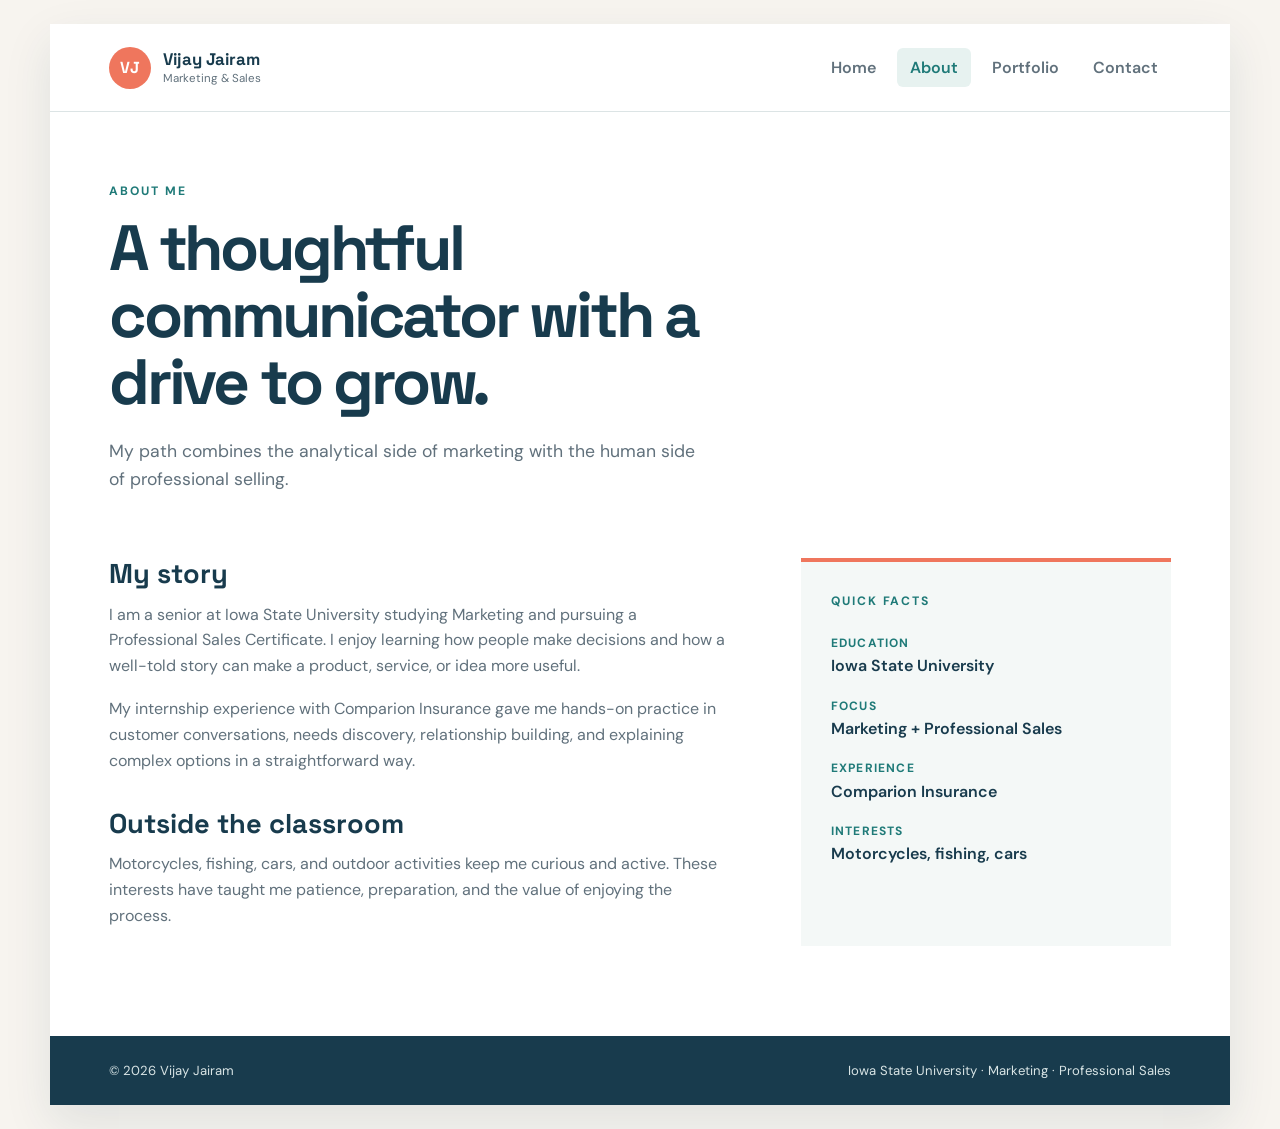
==== about.html @ 22d05d8a "Implement four-page responsive portfolio and embed the supplied Google Form." ====
<!doctype html>
<html lang="en"><head><meta charset="UTF-8"><meta name="viewport" content="width=device-width, initial-scale=1.0"><meta name="description" content="Learn more about Vijay Jairam."><title>About | Vijay Jairam</title><link rel="stylesheet" href="style.css"><script src="nav.js" defer></script></head>
<body><div class="site-shell"><div id="site-header"></div><main class="page-main"><section class="page-intro"><p class="eyebrow">About me</p><h1>A thoughtful communicator with a drive to grow.</h1><p>My path combines the analytical side of marketing with the human side of professional selling.</p></section><section class="content-grid"><div class="prose"><h2>My story</h2><p>I am a senior at Iowa State University studying Marketing and pursuing a Professional Sales Certificate. I enjoy learning how people make decisions and how a well-told story can make a product, service, or idea more useful.</p><p>My internship experience with Comparion Insurance gave me hands-on practice in customer conversations, needs discovery, relationship building, and explaining complex options in a straightforward way.</p><h2>Outside the classroom</h2><p>Motorcycles, fishing, cars, and outdoor activities keep me curious and active. These interests have taught me patience, preparation, and the value of enjoying the process.</p></div><aside class="detail-panel"><p class="eyebrow">Quick facts</p><dl><dt>Education</dt><dd>Iowa State University</dd><dt>Focus</dt><dd>Marketing + Professional Sales</dd><dt>Experience</dt><dd>Comparion Insurance</dd><dt>Interests</dt><dd>Motorcycles, fishing, cars</dd></dl></aside></section></main><div id="site-footer"></div></div></body></html>
---- style.css ----
@import url('https://fonts.googleapis.com/css2?family=DM+Sans:wght@400;500;600;700&family=Space+Grotesk:wght@500;600;700&display=swap');
:root{--ink:#17232d;--muted:#61717c;--navy:#183b4d;--teal:#1f7a78;--coral:#ef765d;--cream:#f7f4ef;--white:#fff;--line:#dce4e5;--shadow:0 18px 45px rgba(24,59,77,.1)}*{box-sizing:border-box;margin:0;padding:0}html{scroll-behavior:smooth}body{background:var(--cream);color:var(--ink);font-family:'DM Sans',sans-serif;line-height:1.6}a{color:inherit}.site-shell{width:min(1180px,calc(100% - 40px));margin:24px auto;background:var(--white);box-shadow:var(--shadow);overflow:hidden}.site-header{min-height:88px;padding:20px 5%;display:flex;align-items:center;justify-content:space-between;gap:24px;border-bottom:1px solid var(--line)}.brand{display:flex;align-items:center;gap:12px;text-decoration:none;color:var(--navy)}.brand-mark{display:grid;place-items:center;width:42px;height:42px;border-radius:50%;background:var(--coral);color:#fff;font-family:'Space Grotesk';font-weight:700}.brand strong,.brand small{display:block;line-height:1.2}.brand strong{font-family:'Space Grotesk';font-size:1.05rem}.brand small{color:var(--muted);font-size:.72rem;margin-top:3px}.main-nav ul{display:flex;gap:8px;list-style:none}.main-nav a{color:var(--muted);text-decoration:none;padding:9px 13px;border-radius:6px;font-weight:600;transition:.2s ease}.main-nav a:hover,.main-nav a:focus-visible,.main-nav a[aria-current=page]{background:#e7f2f0;color:var(--teal)}main{padding:0 5%}.hero{min-height:500px;padding:85px 0;display:grid;grid-template-columns:1.3fr .7fr;gap:60px;align-items:center;background:linear-gradient(120deg,#fff 60%,#eaf4f2 60%)}.eyebrow{color:var(--teal);font-size:.76rem;font-weight:700;letter-spacing:.16em;text-transform:uppercase;margin-bottom:14px}.hero h1,.page-intro h1{max-width:720px;color:var(--navy);font-family:'Space Grotesk';font-size:clamp(2.5rem,6vw,5rem);line-height:1.04;letter-spacing:-.05em}.hero-intro{max-width:570px;margin:24px 0 30px;color:var(--muted);font-size:1.12rem}.button-row{display:flex;flex-wrap:wrap;gap:12px}.button{display:inline-block;padding:13px 19px;border:2px solid transparent;border-radius:5px;font-weight:700;text-decoration:none;transition:.2s ease}.button-primary{background:var(--coral);color:#fff}.button-primary:hover,.button-primary:focus-visible{background:#d95e49;transform:translateY(-2px)}.button-secondary{border-color:var(--navy);color:var(--navy)}.button-secondary:hover,.button-secondary:focus-visible{background:var(--navy);color:#fff}.hero-card{justify-self:end;width:min(290px,100%);min-height:315px;padding:34px;display:flex;flex-direction:column;justify-content:flex-end;background:var(--navy);color:#fff;transform:rotate(3deg);box-shadow:15px 15px 0 var(--coral)}.hero-card-mark{align-self:flex-start;margin-bottom:auto;color:#9bd2ca;font-family:'Space Grotesk';font-size:4rem;font-weight:700}.hero-card p{font-family:'Space Grotesk';font-size:1.4rem;line-height:1.25}.hero-card-line{width:45px;height:3px;margin:25px 0 10px;background:var(--coral)}.hero-card small{color:#c5d2d5}.section{padding:85px 0}.section-heading{max-width:650px;margin-bottom:32px}.section h2,.split-section h2,.callout h2,.content-grid h2,.contact-layout h2{color:var(--navy);font-family:'Space Grotesk';font-size:clamp(1.8rem,3vw,2.7rem);line-height:1.15}.card-grid{display:grid;gap:18px}.three-up{grid-template-columns:repeat(3,1fr)}.info-card{padding:28px;border:1px solid var(--line);border-radius:8px}.info-card:hover{border-color:var(--teal);box-shadow:var(--shadow)}.card-number,.project-tag{color:var(--coral);font-weight:700;font-size:.8rem;letter-spacing:.12em}.info-card h3{margin:25px 0 8px;font-family:'Space Grotesk';color:var(--navy)}.info-card p,.prose p,.project-card p,.contact-copy p{color:var(--muted)}.split-section{display:grid;grid-template-columns:1fr 1fr;gap:70px;padding:70px 0;border-top:1px solid var(--line)}.split-section p:not(.eyebrow){color:var(--muted);margin-bottom:20px}.text-link{color:var(--teal);font-weight:700;text-decoration:none}.text-link:hover{color:var(--coral)}.page-main{padding-top:70px;padding-bottom:90px}.page-intro{max-width:760px;padding-bottom:65px}.page-intro h1{font-size:clamp(2.4rem,5vw,4.4rem)}.page-intro>p:last-child{max-width:600px;margin-top:22px;color:var(--muted);font-size:1.1rem}.content-grid,.contact-layout{display:grid;grid-template-columns:1.25fr .75fr;gap:75px}.prose h2{margin:35px 0 12px;font-size:1.7rem}.prose h2:first-child{margin-top:0}.prose p{max-width:650px;margin-bottom:18px}.detail-panel,.form-card{padding:30px;border-top:4px solid var(--coral);background:#f4f8f7}.detail-panel dl{margin-top:22px}.detail-panel dt{margin-top:18px;color:var(--teal);font-size:.75rem;font-weight:700;letter-spacing:.1em;text-transform:uppercase}.detail-panel dd{color:var(--navy);font-weight:600}.portfolio-grid{display:grid;grid-template-columns:repeat(2,1fr);gap:20px}.project-card{padding:31px;min-height:285px;border:1px solid var(--line);border-radius:8px}.project-card h2{margin:22px 0 12px;font-size:1.65rem}.project-card p{margin-bottom:22px}.project-featured{background:var(--navy);color:#fff;grid-row:span 2}.project-featured h2{color:#fff;font-size:2.3rem}.project-featured p{color:#d9e5e5}.tag-list{display:flex;flex-wrap:wrap;gap:7px;list-style:none}.tag-list li{padding:5px 9px;border:1px solid #a9c7c5;border-radius:30px;color:var(--teal);font-size:.78rem}.project-featured .tag-list li{color:#d5efea;border-color:#4d8583}.callout{display:flex;justify-content:space-between;align-items:center;gap:25px;margin-top:75px;padding:35px;background:#e7f2f0}.callout h2{font-size:1.8rem}.contact-copy>p{margin:18px 0 30px}.contact-detail{padding:16px 0;border-top:1px solid var(--line)}.contact-detail span{display:block;color:var(--teal);font-size:.75rem;font-weight:700;letter-spacing:.1em;text-transform:uppercase}.contact-detail a{color:var(--navy);font-weight:600}.form-card h2{font-size:1.8rem}.form-note{color:var(--muted);font-size:.9rem;margin:6px 0 16px}.form-card iframe{display:block;width:100%;min-height:560px;border:1px solid var(--line);background:#fff}.form-fallback{margin-top:10px;color:var(--muted);font-size:.8rem}.form-fallback a{color:var(--teal)}.site-footer{display:flex;justify-content:space-between;gap:20px;padding:24px 5%;background:var(--navy);color:#d8e4e5;font-size:.82rem}@media(max-width:760px){.site-shell{width:100%;margin:0}.site-header{align-items:flex-start;flex-direction:column}.main-nav,.main-nav ul{width:100%}.main-nav ul{flex-wrap:wrap;gap:4px}.main-nav a{display:block;padding:7px 9px}.hero{grid-template-columns:1fr;padding:60px 0;background:linear-gradient(150deg,#fff 70%,#eaf4f2 70%)}.hero-card{justify-self:start;min-height:250px}.three-up,.split-section,.content-grid,.contact-layout,.portfolio-grid{grid-template-columns:1fr}.project-featured{grid-row:auto}.callout,.site-footer{align-items:flex-start;flex-direction:column}.page-main{padding-top:50px;padding-bottom:60px}}
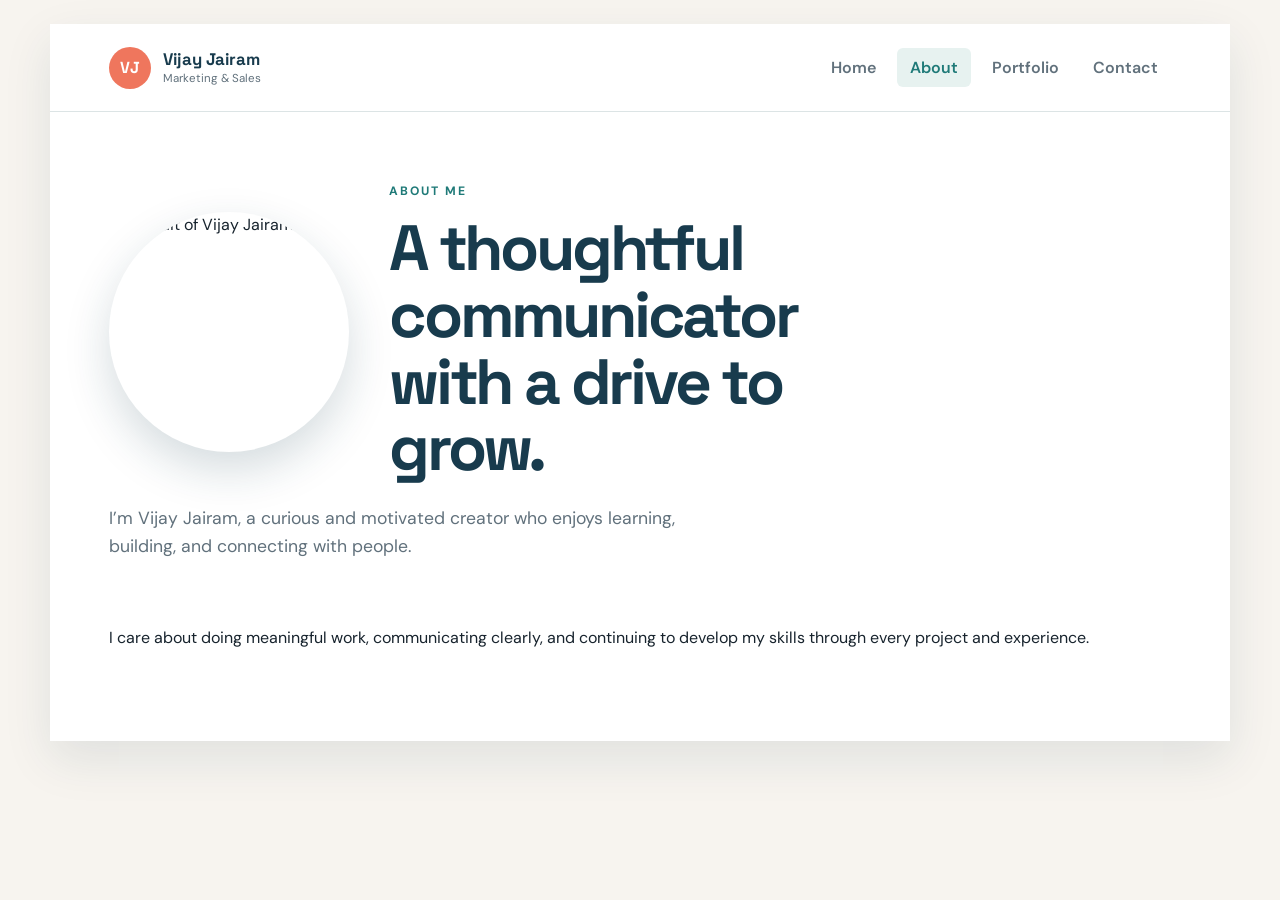
==== commit 4adad71e: "Add profile photo to About Me section" ====
--- a/about.html
+++ b/about.html
@@ -1,3 +1,38 @@
 <!doctype html>
-<html lang="en"><head><meta charset="UTF-8"><meta name="viewport" content="width=device-width, initial-scale=1.0"><meta name="description" content="Learn more about Vijay Jairam."><title>About | Vijay Jairam</title><link rel="stylesheet" href="style.css"><script src="nav.js" defer></script></head>
-<body><div class="site-shell"><div id="site-header"></div><main class="page-main"><section class="page-intro"><p class="eyebrow">About me</p><h1>A thoughtful communicator with a drive to grow.</h1><p>My path combines the analytical side of marketing with the human side of professional selling.</p></section><section class="content-grid"><div class="prose"><h2>My story</h2><p>I am a senior at Iowa State University studying Marketing and pursuing a Professional Sales Certificate. I enjoy learning how people make decisions and how a well-told story can make a product, service, or idea more useful.</p><p>My internship experience with Comparion Insurance gave me hands-on practice in customer conversations, needs discovery, relationship building, and explaining complex options in a straightforward way.</p><h2>Outside the classroom</h2><p>Motorcycles, fishing, cars, and outdoor activities keep me curious and active. These interests have taught me patience, preparation, and the value of enjoying the process.</p></div><aside class="detail-panel"><p class="eyebrow">Quick facts</p><dl><dt>Education</dt><dd>Iowa State University</dd><dt>Focus</dt><dd>Marketing + Professional Sales</dd><dt>Experience</dt><dd>Comparion Insurance</dd><dt>Interests</dt><dd>Motorcycles, fishing, cars</dd></dl></aside></section></main><div id="site-footer"></div></div></body></html>
+<html lang="en">
+<head>
+  <meta charset="UTF-8">
+  <meta name="viewport" content="width=device-width, initial-scale=1.0">
+  <meta name="description" content="Learn more about Vijay Jairam.">
+  <title>About | Vijay Jairam</title>
+  <link rel="stylesheet" href="style.css">
+</head>
+<body>
+  <div class="site-shell">
+    <div id="site-header"></div>
+    <main class="page-main">
+      <section class="page-intro">
+        <div class="about-me-layout" style="display:flex;align-items:center;gap:2.5rem;flex-wrap:wrap;">
+          <img
+            src="https://github.com/vijayjai-design.png?size=640"
+            alt="Portrait of Vijay Jairam"
+            width="240"
+            height="240"
+            style="width:240px;height:240px;object-fit:cover;border-radius:50%;box-shadow:0 18px 45px rgba(24,59,77,.18);"
+          >
+          <div style="flex:1;min-width:260px;">
+            <p class="eyebrow">About me</p>
+            <h1>A thoughtful communicator with a drive to grow.</h1>
+          </div>
+        </div>
+        <p class="lede">I’m Vijay Jairam, a curious and motivated creator who enjoys learning, building, and connecting with people.</p>
+      </section>
+
+      <section class="content-section">
+        <p>I care about doing meaningful work, communicating clearly, and continuing to develop my skills through every project and experience.</p>
+      </section>
+    </main>
+  </div>
+  <script src="nav.js"></script>
+</body>
+</html>
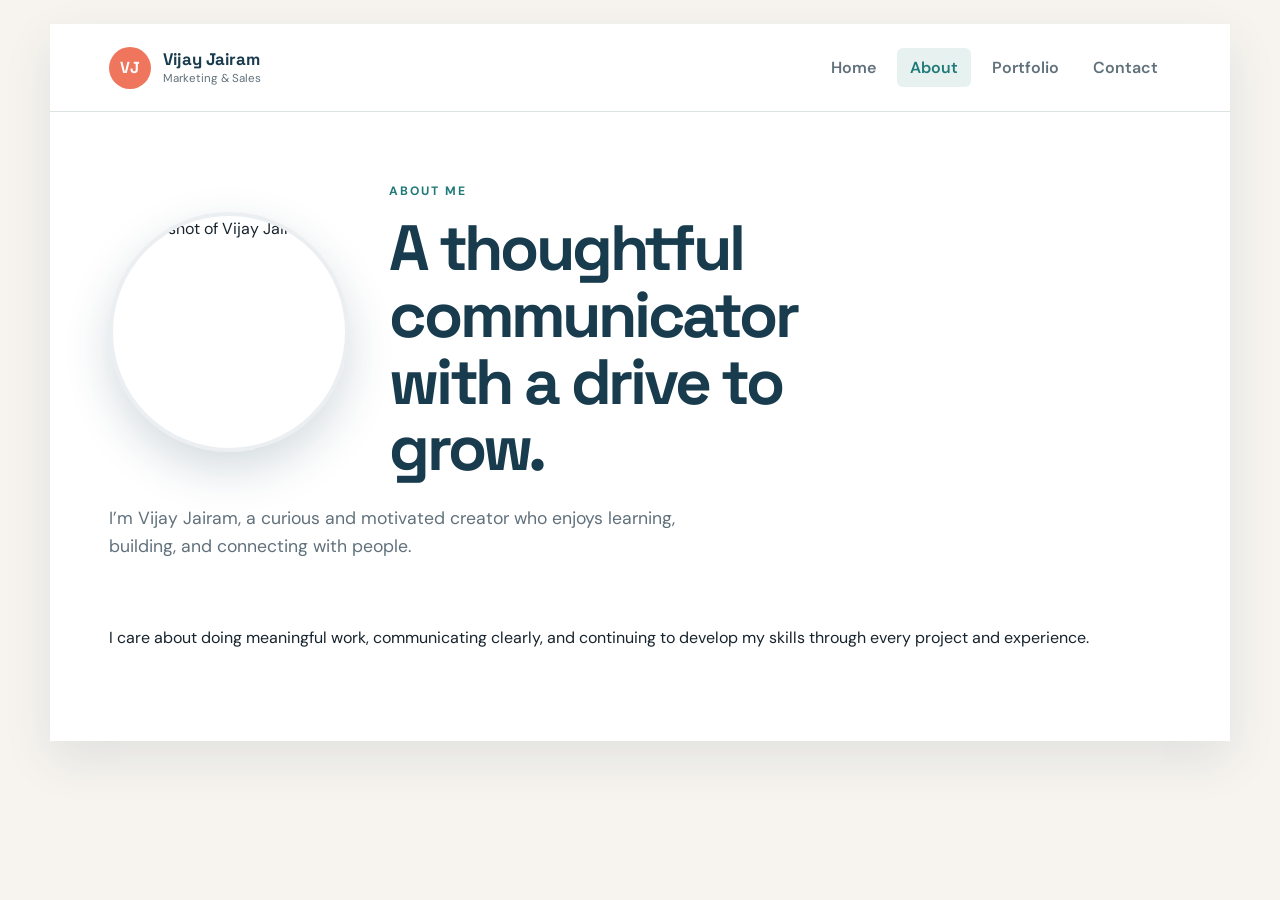
==== commit 35a038b4: "Use GitHub profile image as About page headshot" ====
--- a/about.html
+++ b/about.html
@@ -14,11 +14,13 @@
       <section class="page-intro">
         <div class="about-me-layout" style="display:flex;align-items:center;gap:2.5rem;flex-wrap:wrap;">
           <img
+            class="about-headshot"
             src="https://github.com/vijayjai-design.png?size=640"
-            alt="Portrait of Vijay Jairam"
+            alt="Headshot of Vijay Jairam"
             width="240"
             height="240"
-            style="width:240px;height:240px;object-fit:cover;border-radius:50%;box-shadow:0 18px 45px rgba(24,59,77,.18);"
+            loading="eager"
+            style="width:240px;height:240px;object-fit:cover;border-radius:50%;box-shadow:0 18px 45px rgba(24,59,77,.18);border:4px solid rgba(24,59,77,.08);"
           >
           <div style="flex:1;min-width:260px;">
             <p class="eyebrow">About me</p>
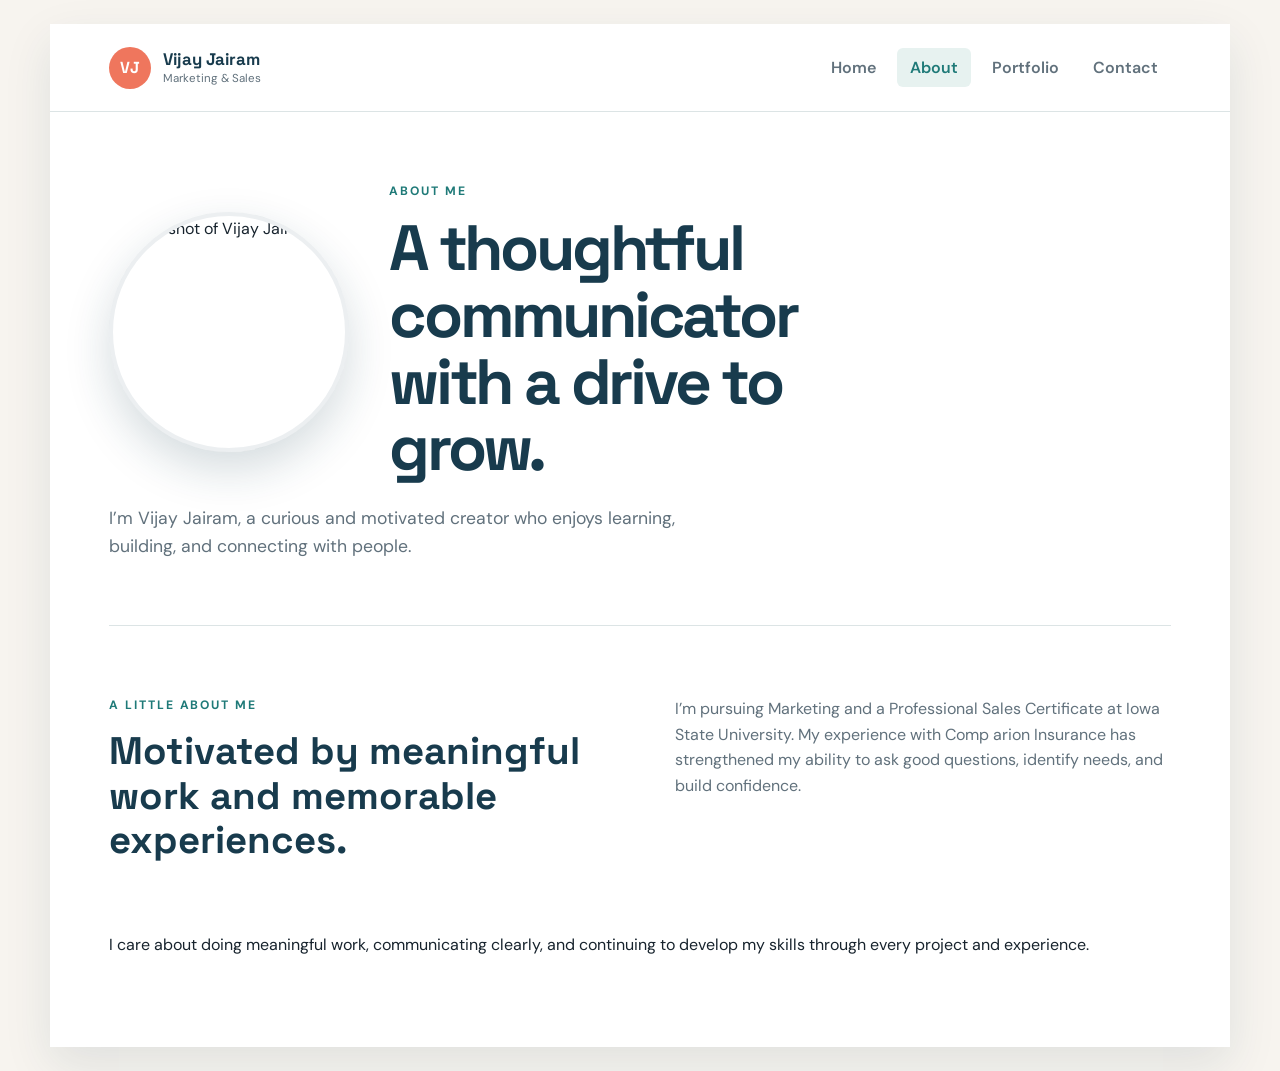
==== commit 01558733: "Move About section copy onto About page" ====
--- a/about.html
+++ b/about.html
@@ -30,6 +30,16 @@
         <p class="lede">I’m Vijay Jairam, a curious and motivated creator who enjoys learning, building, and connecting with people.</p>
       </section>
 
+      <section class="split-section">
+        <div>
+          <p class="eyebrow">A little about me</p>
+          <h2>Motivated by meaningful work and memorable experiences.</h2>
+        </div>
+        <div>
+          <p>I’m pursuing Marketing and a Professional Sales Certificate at Iowa State University. My experience with Comp arion Insurance has strengthened my ability to ask good questions, identify needs, and build confidence.</p>
+        </div>
+      </section>
+
       <section class="content-section">
         <p>I care about doing meaningful work, communicating clearly, and continuing to develop my skills through every project and experience.</p>
       </section>
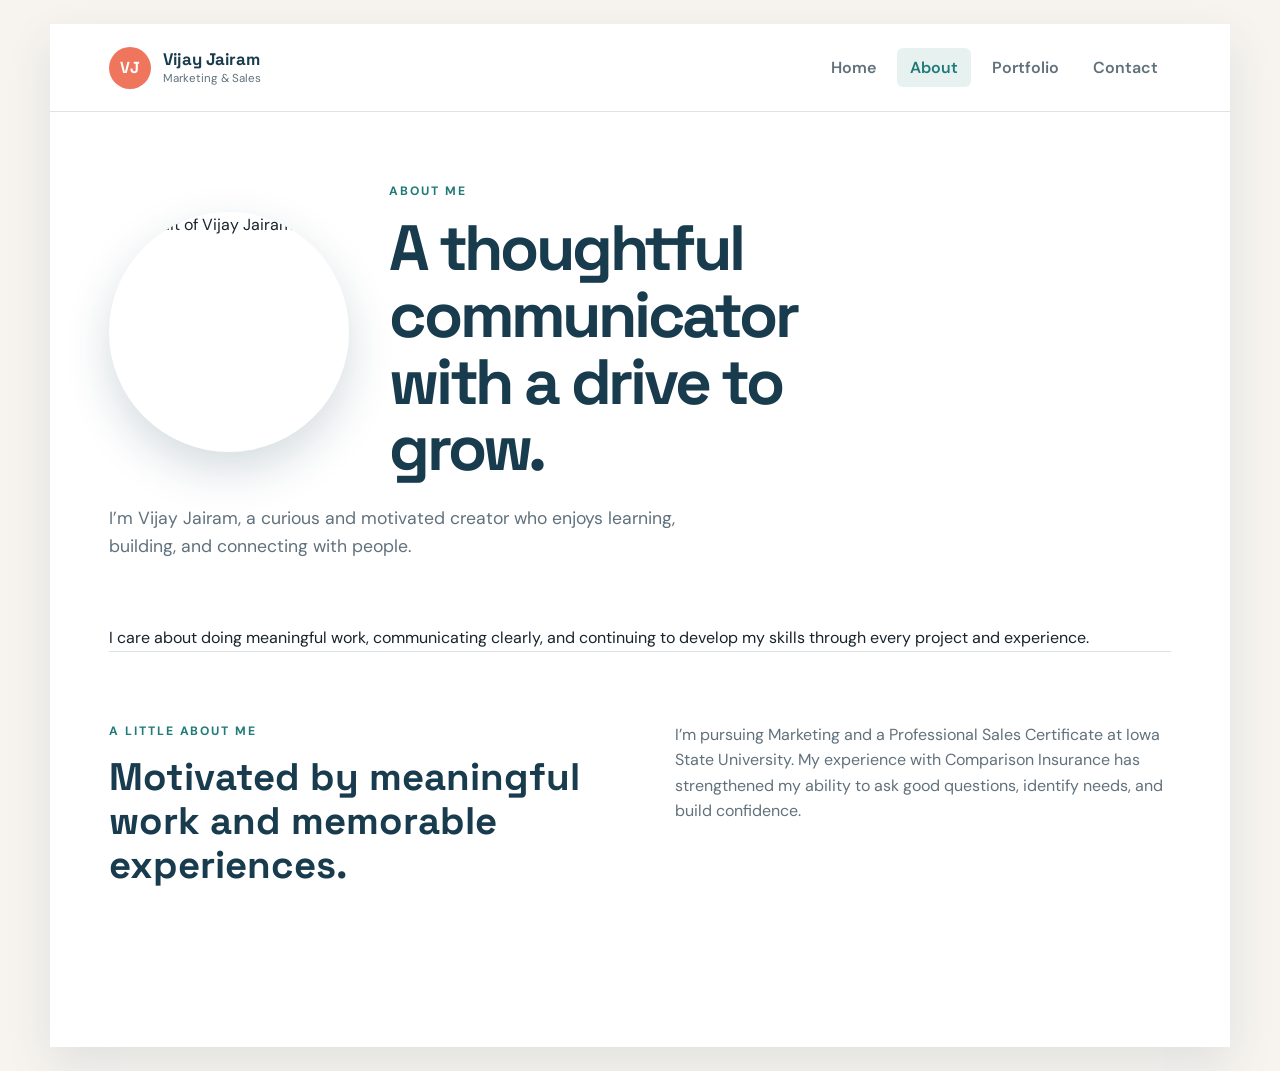
==== commit 0daea88d: "Add the removed home-page About Me section to the About page" ====
--- a/about.html
+++ b/about.html
@@ -14,13 +14,11 @@
       <section class="page-intro">
         <div class="about-me-layout" style="display:flex;align-items:center;gap:2.5rem;flex-wrap:wrap;">
           <img
-            class="about-headshot"
             src="https://github.com/vijayjai-design.png?size=640"
-            alt="Headshot of Vijay Jairam"
+            alt="Portrait of Vijay Jairam"
             width="240"
             height="240"
-            loading="eager"
-            style="width:240px;height:240px;object-fit:cover;border-radius:50%;box-shadow:0 18px 45px rgba(24,59,77,.18);border:4px solid rgba(24,59,77,.08);"
+            style="width:240px;height:240px;object-fit:cover;border-radius:50%;box-shadow:0 18px 45px rgba(24,59,77,.18);"
           >
           <div style="flex:1;min-width:260px;">
             <p class="eyebrow">About me</p>
@@ -30,18 +28,18 @@
         <p class="lede">I’m Vijay Jairam, a curious and motivated creator who enjoys learning, building, and connecting with people.</p>
       </section>
 
+      <section class="content-section">
+        <p>I care about doing meaningful work, communicating clearly, and continuing to develop my skills through every project and experience.</p>
+      </section>
+
       <section class="split-section">
         <div>
           <p class="eyebrow">A little about me</p>
           <h2>Motivated by meaningful work and memorable experiences.</h2>
         </div>
         <div>
-          <p>I’m pursuing Marketing and a Professional Sales Certificate at Iowa State University. My experience with Comp arion Insurance has strengthened my ability to ask good questions, identify needs, and build confidence.</p>
+          <p>I’m pursuing Marketing and a Professional Sales Certificate at Iowa State University. My experience with Comparison Insurance has strengthened my ability to ask good questions, identify needs, and build confidence.</p>
         </div>
-      </section>
-
-      <section class="content-section">
-        <p>I care about doing meaningful work, communicating clearly, and continuing to develop my skills through every project and experience.</p>
       </section>
     </main>
   </div>
